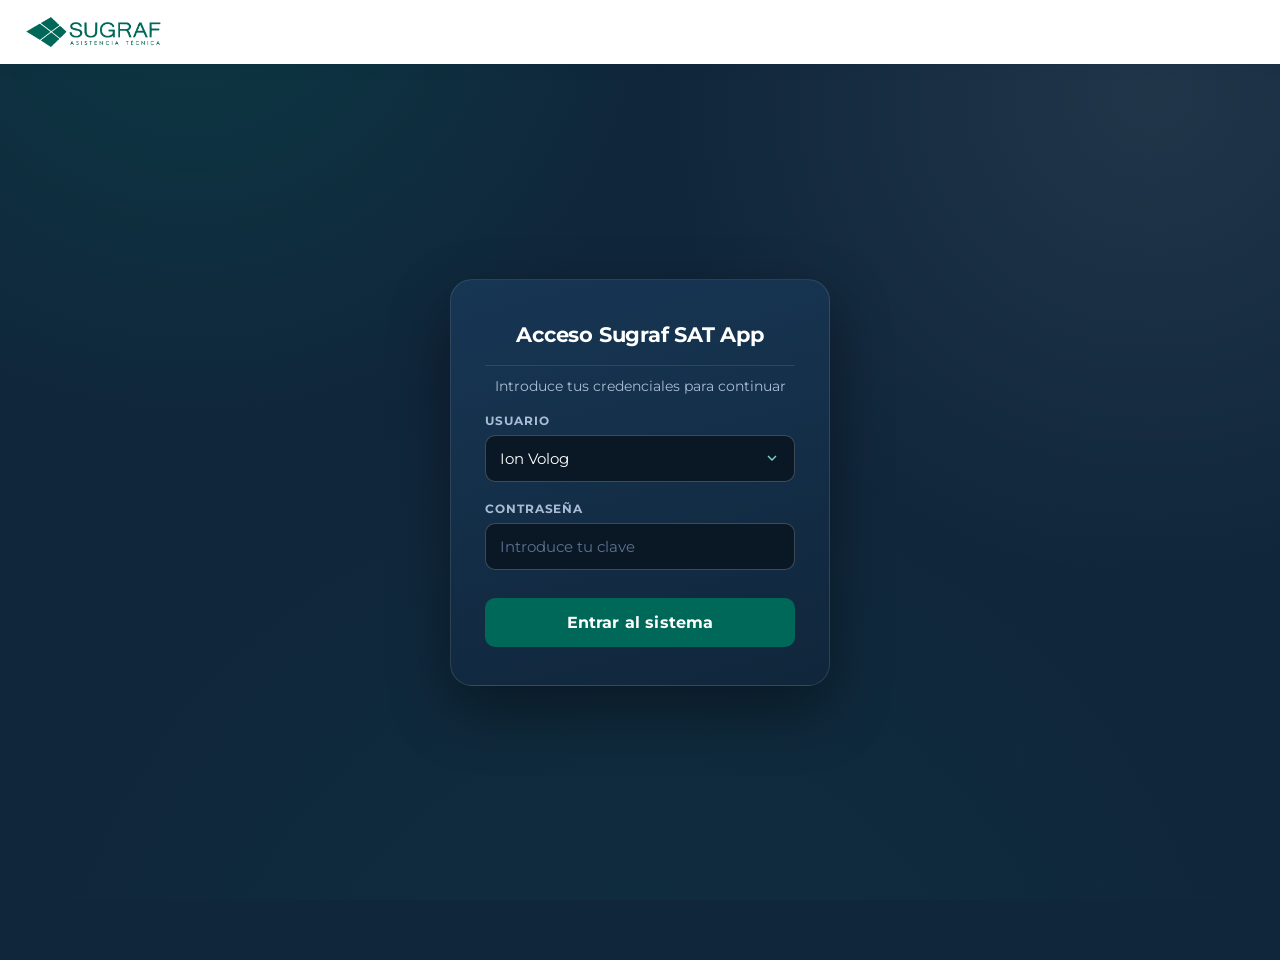
==== index.html @ ab99c342 "chatbot" ====
<!-- index.html -->
<!DOCTYPE html>
<html lang="es">
<head>
  <meta charset="UTF-8">
  <meta name="viewport" content="width=device-width, initial-scale=1.0, maximum-scale=1.0, user-scalable=no">
  <meta name="theme-color" content="#10263B">
  <link rel="manifest" href="/manifest.json">
  <title>SUGRAF SAT</title>

  <link rel="preconnect" href="https://fonts.googleapis.com">
  <link href="https://fonts.googleapis.com/css2?family=Montserrat:wght@400;500;600;700;800&display=swap" rel="stylesheet">
  <link rel="stylesheet" href="/ui-common.css">

  <style>
    :root{
      --navy:#10263B;
      --navy-dark:#0a1826;
      --navy-light:#173654;
      --green:#006858;
      --green-dark:#004d40;
      --green-soft:rgba(0,104,88,0.15);
      --grey:#B6BEC4;
      --ink:#f4f8fc;
      --muted:#a9bcd6;
    }
    * { box-sizing: border-box; margin: 0; padding: 0; }
    html{ scroll-behavior:smooth; }
    body {
        font-family: 'Montserrat', sans-serif;
        font-weight:400;
        background-color: var(--navy);
        background-image:
          radial-gradient(900px circle at 15% -5%, rgba(0,104,88,0.28) 0%, transparent 55%),
          radial-gradient(900px circle at 90% 10%, rgba(182,190,196,0.10) 0%, transparent 55%),
          radial-gradient(1200px circle at 50% 120%, rgba(0,104,88,0.12) 0%, transparent 60%);
        background-attachment: fixed;
        color: var(--ink);
        min-height: 100vh;
    }
    h1, h2, h3 { font-family: 'Montserrat', sans-serif; font-weight:700; letter-spacing:-0.01em; }

    .topbar {
      background:#ffffff;
      height:64px;
      display:flex;
      align-items:center;
      padding:0 24px;
      justify-content:space-between;
      box-shadow:0 1px 0 rgba(16,38,59,0.08), 0 4px 16px rgba(16,38,59,0.04);
      position:sticky; top:0; z-index:100;
    }
    .topbar-left{ display:flex; align-items:center; gap:12px; height:100%; }
    .topbar img{ height:35px; object-fit:contain; display:block; }

    .topbar-right { color:#4a5a72; font-size:13px; font-weight:600; display:flex; align-items:center; gap:9px; }
    .dot { width:8px; height:8px; background:var(--green); border-radius:50%; box-shadow:0 0 0 4px var(--green-soft); }

    .dropdown { position:relative; display:inline-block; cursor:pointer; }
    .dropdown-trigger{ display:flex; align-items:center; gap:6px; padding:8px 12px; border-radius:10px; transition:background 0.15s; }
    .dropdown-trigger:hover{ background:#f1f5f8; }
    .chev{ font-size:9px; color:#94a3b8; transition:transform 0.15s; }
    .dropdown-content {
      display:none; position:absolute; right:0; background:#ffffff;
      min-width:170px; box-shadow:0 12px 28px rgba(16,38,59,0.18);
      z-index:1; border-radius:12px; overflow:hidden; margin-top:10px;
      border:1px solid #eef2f5;
    }
    .dropdown-content a {
      color:#ef4444; padding:13px 16px; text-decoration:none; display:flex;
      align-items:center; gap:8px; font-weight:600; font-size:0.88rem;
    }
    .dropdown-content a:hover { background:#fef2f2; }
    .show { display:block; animation:dropIn 0.15s ease; }
    @keyframes dropIn{ from{opacity:0; transform:translateY(-6px);} to{opacity:1; transform:translateY(0);} }

    .view { display:none; padding-bottom:60px; }
    .view.active { display:block; animation:fadeIn 0.4s ease; }
    @keyframes fadeIn { from { opacity:0; transform:translateY(14px); } to { opacity:1; transform:translateY(0); } }

    .container { max-width:960px; margin:0 auto; padding:20px; }
    .text-center { text-align:center; margin:48px 0 34px; }
    .eyebrow{
      display:inline-flex; align-items:center; gap:7px; background:var(--green-soft);
      border:1px solid rgba(0,104,88,0.35); color:#7fd9c7; font-size:0.7rem; font-weight:700;
      letter-spacing:0.12em; text-transform:uppercase; padding:6px 14px; border-radius:999px; margin-bottom:16px;
    }
    .eyebrow .dot-sm{ width:6px; height:6px; background:#2fd9b8; border-radius:50%; }
    .text-center h1 { font-size:2.15rem; color:var(--ink); margin-bottom:10px; }
    .text-center p { color:var(--muted); font-size:0.98rem; line-height:1.6; max-width:480px; margin:0 auto; }

    .grid { display:grid; grid-template-columns:repeat(2, 1fr); gap:22px; }
    @media (max-width:640px){ .grid{ grid-template-columns:1fr; } }
    
    .card {
      position:relative; overflow:hidden;
      background:linear-gradient(160deg, var(--navy-light) 0%, var(--navy) 100%);
      border:1px solid rgba(182,190,196,0.14);
      border-radius:20px; padding:28px; cursor:pointer;
      transition:transform 0.25s ease, border-color 0.25s ease, box-shadow 0.25s ease;
    }
    .card::after{
      content:""; position:absolute; right:-40px; top:-40px; width:140px; height:140px;
      background:radial-gradient(circle, rgba(0,104,88,0.35) 0%, transparent 70%);
      opacity:0; transition:opacity 0.25s ease;
    }
    .card:hover { border-color:rgba(0,104,88,0.55); transform:translateY(-4px); box-shadow:0 18px 34px rgba(0,0,0,0.28); }
    .card:hover::after{ opacity:1; }
    .card-icon {
      background:var(--green-soft); width:48px; height:48px; border-radius:13px;
      display:flex; align-items:center; justify-content:center; font-size:22px;
      margin-bottom:18px; border:1px solid rgba(0,104,88,0.35); position:relative; z-index:1;
    }
    .card h3 { font-size:1.15rem; margin-bottom:8px; color:#fff; position:relative; z-index:1; }
    .card p { color:var(--muted); font-size:0.9rem; line-height:1.5; position:relative; z-index:1; }
    .card-arrow{ margin-top:16px; font-size:0.82rem; font-weight:700; color:#2fd9b8; display:flex; align-items:center; gap:6px; position:relative; z-index:1; }
    .card-arrow span{ transition:transform 0.2s ease; }
    .card:hover .card-arrow span{ transform:translateX(4px); }

    .note-icon, .nexus-icon, .person-icon, .ai-icon, .clock-icon { width:22px; height:22px; }
    .clock-icon path{ transition:stroke 0.2s ease; }
    .note-icon .fold{ transition:stroke 0.2s ease; }
    .card:hover .note-icon .fold{ stroke:#2fd9b8; }
    .nexus-icon .node{ transition:stroke 0.2s ease, fill 0.2s ease; }
    .card:hover .nexus-icon .node-main{ stroke:#2fd9b8; }
    .person-icon path, .person-icon circle{ transition:stroke 0.2s ease; }
    .card:hover .person-icon .head{ stroke:#2fd9b8; }
    .card:hover .ai-icon path { stroke:#2fd9b8; }

    .login-wrap{ min-height:calc(100vh - 64px); display:flex; align-items:center; justify-content:center; padding:20px; }
    .form-box {
      background:linear-gradient(165deg, var(--navy-light) 0%, var(--navy) 100%);
      color:#fff; border:1px solid rgba(182,190,196,0.16);
      border-radius:22px; padding:38px 34px; max-width:380px; width:100%;
      box-shadow:0 24px 60px rgba(0,0,0,0.4);
    }
    .form-box h2 {
      color:#fff; text-align:center; font-size:1.3rem; font-weight:700;
      padding-bottom:18px; margin-bottom:6px; border-bottom:1px solid rgba(255,255,255,0.1);
      margin-top:4px;
    }
    .form-box .sub{ text-align:center; color:var(--muted); font-size:0.85rem; margin-bottom:6px; }
    label { display:block; font-size:0.72rem; font-weight:700; color:var(--muted); margin:20px 0 7px; text-transform:uppercase; letter-spacing:0.08em; }
    input, select {
      width:100%; padding:13px 14px; border:1px solid rgba(182,190,196,0.3); border-radius:10px;
      font-size:0.95rem; font-family:'Montserrat'; background:var(--navy-dark); color:#fff;
      transition:border-color 0.15s, box-shadow 0.15s;
    }
    input::placeholder{ color:#5c7291; }
    input:focus, select:focus { outline:none; border-color:var(--green); box-shadow:0 0 0 3px var(--green-soft); }
    select{ appearance:none; background-image:url('data:image/svg+xml;utf8,<svg xmlns="http://www.w3.org/2000/svg" viewBox="0 0 24 24" fill="none" stroke="%237fd9c7" stroke-width="2"><path d="M6 9l6 6 6-6"/></svg>'); background-repeat:no-repeat; background-position:right 14px center; background-size:16px; padding-right:38px; }

    button.btn {
      background:var(--green); color:#fff; border:none; padding:15px;
      border-radius:10px; font-size:0.98rem; font-weight:700; width:100%; margin-top:28px;
      cursor:pointer; transition:background 0.2s, transform 0.15s; font-family:'Montserrat';
      letter-spacing:0.01em;
    }
    button.btn:hover { background:var(--green-dark); transform:translateY(-1px); }
    button.btn:active{ transform:translateY(0); }
  </style>
</head>
<body>
  <script src="/ui-common.js"></script>

  <div class="topbar">
    <div class="topbar-left">
      <img src="/logo_grande.png" alt="Sugraf Logo" onerror="this.style.display='none'">
    </div>

    <div class="topbar-right" id="zona-usuario" style="display:none;">
      <div class="dot"></div>
      <div class="dropdown">
        <span class="dropdown-trigger" id="user-display" onclick="toggleUserMenu()"><span id="user-name-text">Conectado</span> <span class="chev">&#9660;</span></span>
        <div id="user-menu" class="dropdown-content">
          <a href="#" onclick="cerrarSesion()">&#10162; Desconectar</a>
        </div>
      </div>
    </div>
  </div>

  <div id="view-login" class="view active">
    <div class="login-wrap">
      <div class="form-box">
        <h2>Acceso Sugraf SAT App</h2>
        <p class="sub" style="margin-top:12px;">Introduce tus credenciales para continuar</p>
        <label>Usuario</label>
        <select id="login-user">
          <option value="Ion Volog">Ion Volog</option>
          <option value="Francisco Ant&uacute;nez">Francisco Ant&uacute;nez</option>
          <option value="Daniel Gargallo">Daniel Gargallo</option>
          <option value="Técnico 4">Técnico 4</option>
          <option value="Master">Master</option>
        </select>
        <label>Contrase&ntilde;a</label>
        <input type="password" id="login-pass" placeholder="Introduce tu clave">
        <button class="btn" onclick="iniciarSesion()">Entrar al sistema</button>
      </div>
    </div>
  </div>

  <div id="view-dashboard" class="view">
    <div class="container">
      <div class="text-center">
        <h1>SUGRAF</h1>
        <p>Selecciona una opci&oacute;n para comenzar.</p>
      </div>
      <div class="grid">
        <div class="card" id="card-generador" onclick="irA('generador')">
          <div class="card-icon">
            <svg class="note-icon" viewBox="0 0 24 24" fill="none" xmlns="http://www.w3.org/2000/svg">
              <path d="M6 4.25h7.5L18 8.75V19a1 1 0 0 1-1 1H6a1 1 0 0 1-1-1V5.25a1 1 0 0 1 1-1Z" stroke="#a9bcd6" stroke-width="1.5" stroke-linejoin="round"/>
              <path class="fold" d="M13.5 4.25V8a1 1 0 0 0 1 1H18" stroke="#a9bcd6" stroke-width="1.5" stroke-linejoin="round"/>
              <line x1="7.75" y1="12.25" x2="14.25" y2="12.25" stroke="#2fd9b8" stroke-width="1.5" stroke-linecap="round"/>
              <line x1="7.75" y1="15.25" x2="14.25" y2="15.25" stroke="#2fd9b8" stroke-width="1.5" stroke-linecap="round"/>
              <line x1="7.75" y1="18.25" x2="11.5" y2="18.25" stroke="#2fd9b8" stroke-width="1.5" stroke-linecap="round"/>
            </svg>
          </div>
          <h3>Introducir Aviso</h3>
          <p>Registra un nuevo aviso en el sistema general.</p>
          <div class="card-arrow">Abrir <span>&rarr;</span></div>
        </div>
        <div class="card" id="card-gestor" onclick="irA('gestor')">
          <div class="card-icon">
            <svg class="nexus-icon" viewBox="0 0 24 24" fill="none" xmlns="http://www.w3.org/2000/svg">
              <path d="M12 8.5V12M12 12 6.5 16.25M12 12l5.5 4.25" stroke="#a9bcd6" stroke-width="1.5" stroke-linecap="round" stroke-linejoin="round"/>
              <circle class="node node-main" cx="12" cy="6.25" r="2.25" stroke="#a9bcd6" stroke-width="1.5"/>
              <circle class="node" cx="6" cy="18" r="2.25" stroke="#2fd9b8" stroke-width="1.5"/>
              <circle class="node" cx="18" cy="18" r="2.25" stroke="#2fd9b8" stroke-width="1.5"/>
            </svg>
          </div>
          <h3>Organizador de Avisos</h3>
          <p>Asignaci&oacute;n de t&eacute;cnicos y gesti&oacute;n del panel central.</p>
          <div class="card-arrow">Abrir <span>&rarr;</span></div>
        </div>
        <div class="card" id="card-adjudicados" onclick="irA('adjudicados')">
          <div class="card-icon">
            <svg class="person-icon" viewBox="0 0 24 24" fill="none" xmlns="http://www.w3.org/2000/svg">
              <circle class="head" cx="12" cy="8" r="3.25" stroke="#a9bcd6" stroke-width="1.5"/>
              <path d="M5.5 19c0-3.6 2.9-5.75 6.5-5.75s6.5 2.15 6.5 5.75" stroke="#2fd9b8" stroke-width="1.5" stroke-linecap="round"/>
            </svg>
          </div>
          <h3>Avisos Asignados</h3>
          <p>Crea los partes de los avisos asignados.</p>
          <div class="card-arrow">Abrir <span>&rarr;</span></div>
        </div>
        <div class="card" id="card-historicos" onclick="irA('historicos')">
          <div class="card-icon">
            <svg class="clock-icon" viewBox="0 0 24 24" fill="none" xmlns="http://www.w3.org/2000/svg">
              <path d="M4.5 12a7.5 7.5 0 1 0 2.2-5.3" stroke="#a9bcd6" stroke-width="1.5" stroke-linecap="round"/>
              <path d="M4.25 4.5v3h3" stroke="#a9bcd6" stroke-width="1.5" stroke-linecap="round" stroke-linejoin="round"/>
              <path class="hands" d="M12 8.25V12l2.75 1.75" stroke="#2fd9b8" stroke-width="1.5" stroke-linecap="round" stroke-linejoin="round"/>
            </svg>
          </div>
          <h3>Históricos SAT</h3>
          <p>Consulta los partes realizados por cliente y máquina.</p>
          <div class="card-arrow">Abrir <span>&rarr;</span></div>
        </div>
        <div class="card" id="card-control-ia" style="display:none;" onclick="irA('control')">
          <div class="card-icon">
            <svg class="ai-icon" viewBox="0 0 24 24" fill="none" xmlns="http://www.w3.org/2000/svg">
              <path d="M12 2L2 7l10 5 10-5-10-5z" stroke="#a9bcd6" stroke-width="1.5" stroke-linejoin="round"/>
              <path d="M2 17l10 5 10-5M2 12l10 5 10-5" stroke="#a9bcd6" stroke-width="1.5" stroke-linejoin="round"/>
            </svg>
          </div>
          <h3>Control IA</h3>
          <p>Asistente de IA para consultar históricos y asignar rutas.</p>
          <div class="card-arrow">Abrir <span>&rarr;</span></div>
        </div>
      </div>
    </div>
  </div>

  <script>
    const USUARIOS = {
      "Ion Volog": "sugraf_1",
      "Francisco Antúnez": "sugraf_2",
      "Daniel Gargallo": "sugraf_3",
      "Técnico 4": "sugraf_4",
      "Master": "sugraf_5"
    };

    let currentUser = localStorage.getItem("sugraf_user") || null;

    function applyUserPermissions() {
        if (currentUser === "Master") {
            const aiCard = document.getElementById("card-control-ia");
            if (aiCard) aiCard.style.display = "block";
        }
        if (currentUser === "Técnico 4") {
            const cGen = document.getElementById("card-generador");
            const cGes = document.getElementById("card-gestor");
            if (cGen) cGen.style.display = "none";
            if (cGes) cGes.style.display = "none";
        }
    }

    if (currentUser) {
      document.getElementById("user-name-text").innerText = currentUser;
      document.getElementById("zona-usuario").style.display = "flex";
      document.getElementById("view-login").classList.remove("active");
      document.getElementById("view-dashboard").classList.add("active");
      applyUserPermissions();
    }

    function toggleUserMenu() {
        document.getElementById("user-menu").classList.toggle("show");
    }

    window.onclick = function(event) {
        if (!event.target.closest(".dropdown")) {
            var dropdowns = document.getElementsByClassName("dropdown-content");
            for (var i = 0; i < dropdowns.length; i++) {
                if (dropdowns[i].classList.contains("show")) {
                    dropdowns[i].classList.remove("show");
                }
            }
        }
    }

    async function iniciarSesion() {
      const u = document.getElementById("login-user").value;
      const p = document.getElementById("login-pass").value;
      if (USUARIOS[u] === p) {
        currentUser = u;
        localStorage.setItem("sugraf_user", u);
        document.getElementById("user-name-text").innerText = currentUser;
        document.getElementById("zona-usuario").style.display = "flex";
        document.getElementById("login-pass").value = "";

        document.getElementById("view-login").classList.remove("active");
        document.getElementById("view-dashboard").classList.add("active");

        applyUserPermissions();
        if (!window.SugrafBot) {
          const bot = document.createElement('script');
          bot.src = '/chatbot.js';
          document.body.appendChild(bot);
        }
      } else {
        await appAlert("Contraseña incorrecta.", {type: 'error'});
      }
    }

    function cerrarSesion() {
      localStorage.removeItem("sugraf_user");
      sessionStorage.removeItem("sugraf_bot_conversacion");
      location.reload();
    }

    function irA(modulo) {
      window.location.href = `/vista/${modulo}`;
    }
  </script>
  <script src="/chatbot.js"></script>
</body>
</html>
---- ui-common.css ----
/* ui-common.css - overlay de carga y modales de aviso/confirmación reutilizables */

#app-loading-overlay {
  position: fixed;
  inset: 0;
  background: rgba(16, 38, 59, 0.55);
  backdrop-filter: blur(2px);
  -webkit-backdrop-filter: blur(2px);
  display: none;
  align-items: center;
  justify-content: center;
  z-index: 100000;
}
#app-loading-overlay.show { display: flex; }

.app-spinner {
  width: 54px;
  height: 54px;
  border-radius: 50%;
  border: 5px solid rgba(255, 255, 255, 0.25);
  border-top-color: #2fd9b8;
  animation: app-spin 0.8s linear infinite;
}
@keyframes app-spin { to { transform: rotate(360deg); } }

#app-modal-overlay {
  position: fixed;
  inset: 0;
  background: rgba(16, 38, 59, 0.55);
  backdrop-filter: blur(2px);
  -webkit-backdrop-filter: blur(2px);
  display: none;
  align-items: center;
  justify-content: center;
  z-index: 100001;
  padding: 20px;
}
#app-modal-overlay.show { display: flex; }

.app-modal-card {
  background: #ffffff;
  color: #10263B;
  max-width: 420px;
  width: 100%;
  border-radius: 18px;
  padding: 28px 26px;
  box-shadow: 0 24px 60px rgba(0, 0, 0, 0.35);
  font-family: 'Montserrat', sans-serif;
  text-align: center;
  animation: app-modal-in 0.18s ease;
}
@keyframes app-modal-in {
  from { opacity: 0; transform: translateY(-8px) scale(0.98); }
  to { opacity: 1; transform: translateY(0) scale(1); }
}

.app-modal-icon {
  width: 52px;
  height: 52px;
  border-radius: 50%;
  margin: 0 auto 14px;
  display: flex;
  align-items: center;
  justify-content: center;
  font-size: 24px;
  font-weight: 800;
}
.app-modal-icon.info { background: rgba(0, 104, 88, 0.12); color: #006858; }
.app-modal-icon.success { background: rgba(0, 104, 88, 0.12); color: #006858; }
.app-modal-icon.error { background: rgba(239, 68, 68, 0.12); color: #ef4444; }
.app-modal-icon.question { background: rgba(59, 130, 246, 0.12); color: #3b82f6; }

.app-modal-title {
  font-weight: 700;
  font-size: 1.05rem;
  margin-bottom: 8px;
  color: #10263B;
}

.app-modal-msg {
  font-size: 0.92rem;
  color: #4a5a72;
  white-space: pre-line;
  line-height: 1.5;
  margin-bottom: 22px;
}

.app-modal-actions { display: flex; gap: 10px; }
.app-modal-actions button {
  flex: 1;
  padding: 12px;
  border-radius: 10px;
  border: none;
  font-weight: 700;
  font-size: 0.9rem;
  cursor: pointer;
  font-family: 'Montserrat', sans-serif;
  transition: transform 0.1s ease, background 0.15s ease;
}
.app-modal-actions button:active { transform: translateY(1px); }
.app-modal-btn-primary { background: #006858; color: #fff; }
.app-modal-btn-primary:hover { background: #004d40; }
.app-modal-btn-secondary { background: #eef2f5; color: #10263B; }
.app-modal-btn-secondary:hover { background: #e2e8f0; }
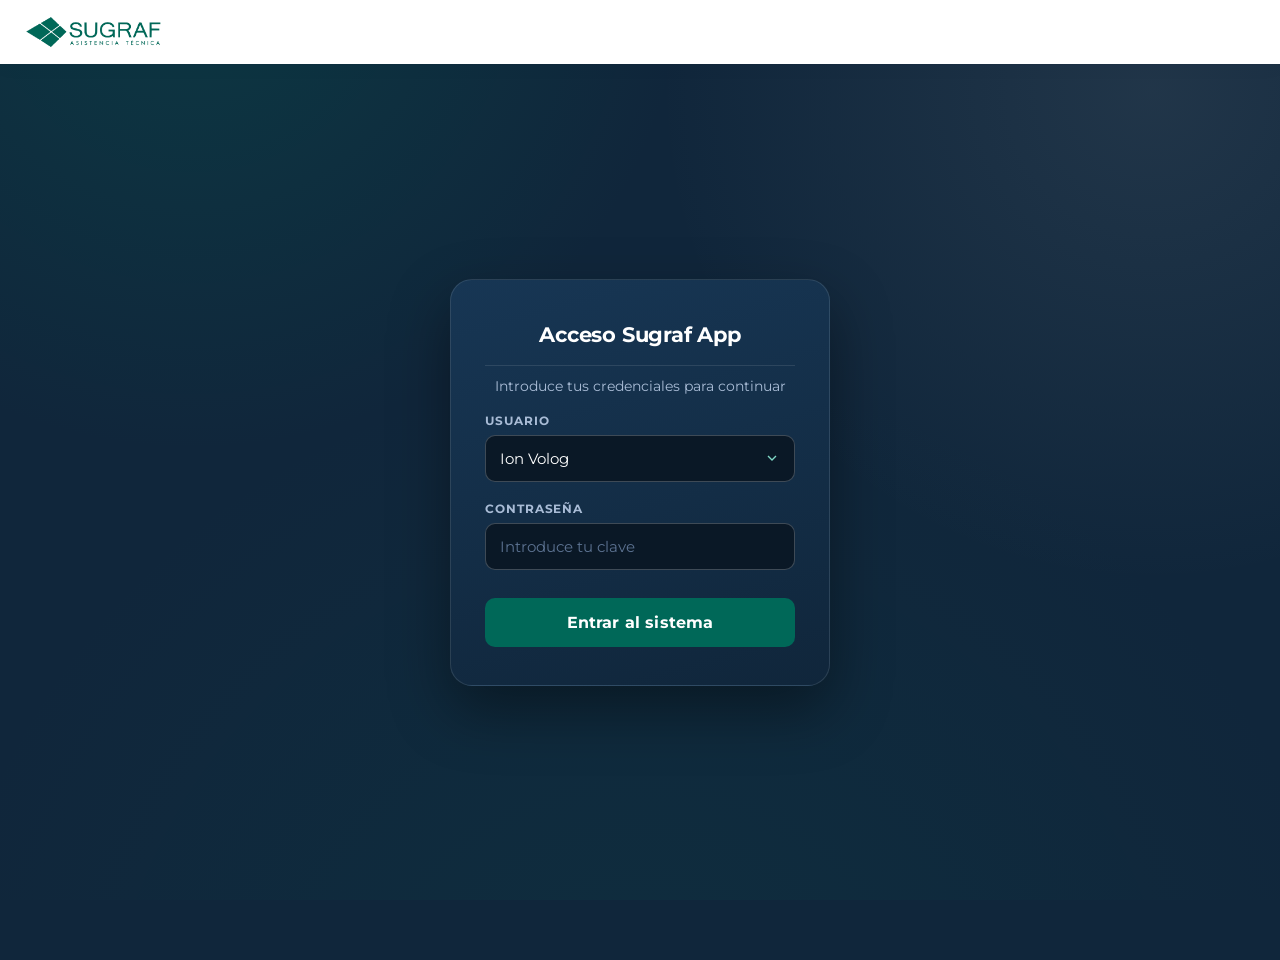
==== commit dcac4d1c: "Comercial App" ====
--- a/index.html
+++ b/index.html
@@ -6,7 +6,7 @@
   <meta name="viewport" content="width=device-width, initial-scale=1.0, maximum-scale=1.0, user-scalable=no">
   <meta name="theme-color" content="#10263B">
   <link rel="manifest" href="/manifest.json">
-  <title>SUGRAF SAT</title>
+  <title>SUGRAF</title>
 
   <link rel="preconnect" href="https://fonts.googleapis.com">
   <link href="https://fonts.googleapis.com/css2?family=Montserrat:wght@400;500;600;700;800&display=swap" rel="stylesheet">
@@ -90,6 +90,7 @@
     .text-center p { color:var(--muted); font-size:0.98rem; line-height:1.6; max-width:480px; margin:0 auto; }
 
     .grid { display:grid; grid-template-columns:repeat(2, 1fr); gap:22px; }
+    .seccion{ font-size:0.78rem; font-weight:800; text-transform:uppercase; letter-spacing:0.12em; color:var(--muted); margin:34px 0 14px; display:none; }
     @media (max-width:640px){ .grid{ grid-template-columns:1fr; } }
     
     .card {
@@ -117,7 +118,7 @@
     .card-arrow span{ transition:transform 0.2s ease; }
     .card:hover .card-arrow span{ transform:translateX(4px); }
 
-    .note-icon, .nexus-icon, .person-icon, .ai-icon, .clock-icon { width:22px; height:22px; }
+    .note-icon, .nexus-icon, .person-icon, .clock-icon, .book-icon { width:22px; height:22px; }
     .clock-icon path{ transition:stroke 0.2s ease; }
     .note-icon .fold{ transition:stroke 0.2s ease; }
     .card:hover .note-icon .fold{ stroke:#2fd9b8; }
@@ -125,7 +126,7 @@
     .card:hover .nexus-icon .node-main{ stroke:#2fd9b8; }
     .person-icon path, .person-icon circle{ transition:stroke 0.2s ease; }
     .card:hover .person-icon .head{ stroke:#2fd9b8; }
-    .card:hover .ai-icon path { stroke:#2fd9b8; }
+    .book-icon path{ transition:stroke 0.2s ease; }
 
     .login-wrap{ min-height:calc(100vh - 64px); display:flex; align-items:center; justify-content:center; padding:20px; }
     .form-box {
@@ -182,18 +183,31 @@
   <div id="view-login" class="view active">
     <div class="login-wrap">
       <div class="form-box">
-        <h2>Acceso Sugraf SAT App</h2>
+        <h2>Acceso Sugraf App</h2>
         <p class="sub" style="margin-top:12px;">Introduce tus credenciales para continuar</p>
         <label>Usuario</label>
         <select id="login-user">
-          <option value="Ion Volog">Ion Volog</option>
-          <option value="Francisco Ant&uacute;nez">Francisco Ant&uacute;nez</option>
-          <option value="Daniel Gargallo">Daniel Gargallo</option>
-          <option value="Técnico 4">Técnico 4</option>
-          <option value="Master">Master</option>
+          <optgroup label="Servicio t&eacute;cnico">
+            <option value="Ion Volog">Ion Volog</option>
+            <option value="Francisco Ant&uacute;nez">Francisco Ant&uacute;nez</option>
+            <option value="Daniel Gargallo">Daniel Gargallo</option>
+            <option value="Técnico 4">Técnico 4</option>
+          </optgroup>
+          <optgroup label="Comercial">
+            <option value="Artemio">Artemio</option>
+            <option value="Sergio">Sergio</option>
+            <option value="Hugo">Hugo</option>
+          </optgroup>
+          <optgroup label="Oficina">
+            <option value="Lucía">Lucía</option>
+            <option value="Carolina">Carolina</option>
+          </optgroup>
+          <optgroup label="Direcci&oacute;n">
+            <option value="Master">Master</option>
+          </optgroup>
         </select>
         <label>Contrase&ntilde;a</label>
-        <input type="password" id="login-pass" placeholder="Introduce tu clave">
+        <input type="password" id="login-pass" placeholder="Introduce tu clave" onkeydown="if(event.key==='Enter') iniciarSesion()">
         <button class="btn" onclick="iniciarSesion()">Entrar al sistema</button>
       </div>
     </div>
@@ -205,7 +219,8 @@
         <h1>SUGRAF</h1>
         <p>Selecciona una opci&oacute;n para comenzar.</p>
       </div>
-      <div class="grid">
+      <h2 class="seccion" id="titulo-sat">Servicio t&eacute;cnico</h2>
+      <div class="grid" id="grid-sat">
         <div class="card" id="card-generador" onclick="irA('generador')">
           <div class="card-icon">
             <svg class="note-icon" viewBox="0 0 24 24" fill="none" xmlns="http://www.w3.org/2000/svg">
@@ -256,15 +271,66 @@
           <p>Consulta los partes realizados por cliente y máquina.</p>
           <div class="card-arrow">Abrir <span>&rarr;</span></div>
         </div>
-        <div class="card" id="card-control-ia" style="display:none;" onclick="irA('control')">
-          <div class="card-icon">
-            <svg class="ai-icon" viewBox="0 0 24 24" fill="none" xmlns="http://www.w3.org/2000/svg">
-              <path d="M12 2L2 7l10 5 10-5-10-5z" stroke="#a9bcd6" stroke-width="1.5" stroke-linejoin="round"/>
-              <path d="M2 17l10 5 10-5M2 12l10 5 10-5" stroke="#a9bcd6" stroke-width="1.5" stroke-linejoin="round"/>
-            </svg>
-          </div>
-          <h3>Control IA</h3>
-          <p>Asistente de IA para consultar históricos y asignar rutas.</p>
+        <div class="card" id="card-manuales" onclick="irA('manuales')">
+          <div class="card-icon">
+            <svg class="book-icon" viewBox="0 0 24 24" fill="none" xmlns="http://www.w3.org/2000/svg">
+              <path d="M12 6.5c-1.9-1.35-4.4-1.9-7.25-1.75v12.5c2.85-.15 5.35.4 7.25 1.75 1.9-1.35 4.4-1.9 7.25-1.75V4.75C16.4 4.6 13.9 5.15 12 6.5Z" stroke="#a9bcd6" stroke-width="1.5" stroke-linejoin="round"/>
+              <path class="spine" d="M12 6.5V19" stroke="#2fd9b8" stroke-width="1.5" stroke-linecap="round"/>
+              <path d="M7.25 9.25c1 0 1.9.2 2.6.55M7.25 12.25c1 0 1.9.2 2.6.55M14.15 9.8c.7-.35 1.6-.55 2.6-.55M14.15 12.8c.7-.35 1.6-.55 2.6-.55" stroke="#2fd9b8" stroke-width="1.5" stroke-linecap="round"/>
+            </svg>
+          </div>
+          <h3>Manuales Técnicos</h3>
+          <p>Consulta los manuales por cliente, marca y modelo.</p>
+          <div class="card-arrow">Abrir <span>&rarr;</span></div>
+        </div>
+      </div>
+
+      <h2 class="seccion" id="titulo-comercial">Comercial</h2>
+      <div class="grid" id="grid-comercial">
+        <div class="card" onclick="irAComercial('hoy')">
+          <div class="card-icon">
+            <svg class="clock-icon" viewBox="0 0 24 24" fill="none" xmlns="http://www.w3.org/2000/svg">
+              <circle cx="12" cy="13" r="7.25" stroke="#a9bcd6" stroke-width="1.5"/>
+              <path d="M12 9.5V13l2.5 1.5" stroke="#2fd9b8" stroke-width="1.5" stroke-linecap="round" stroke-linejoin="round"/>
+              <path d="M9.5 3.25h5" stroke="#a9bcd6" stroke-width="1.5" stroke-linecap="round"/>
+            </svg>
+          </div>
+          <h3>Visitas y actividad</h3>
+          <p>Inicia y finaliza visitas, registra llamadas, hitos y ventas de maquinaria.</p>
+          <div class="card-arrow">Abrir <span>&rarr;</span></div>
+        </div>
+        <div class="card" onclick="irAComercial('clientes')">
+          <div class="card-icon">
+            <svg class="person-icon" viewBox="0 0 24 24" fill="none" xmlns="http://www.w3.org/2000/svg">
+              <circle class="head" cx="9" cy="8" r="3" stroke="#a9bcd6" stroke-width="1.5"/>
+              <path d="M3.5 19c0-3.3 2.5-5.25 5.5-5.25s5.5 1.95 5.5 5.25" stroke="#2fd9b8" stroke-width="1.5" stroke-linecap="round"/>
+              <path d="M15.5 5.5a3 3 0 0 1 0 5.5M17.5 13.9c1.9.7 3 2.3 3 5.1" stroke="#a9bcd6" stroke-width="1.5" stroke-linecap="round"/>
+            </svg>
+          </div>
+          <h3>Clientes</h3>
+          <p>Fichas de cliente, hist&oacute;rico de compras y precios especiales.</p>
+          <div class="card-arrow">Abrir <span>&rarr;</span></div>
+        </div>
+        <div class="card" onclick="irAComercial('precios')">
+          <div class="card-icon">
+            <svg class="note-icon" viewBox="0 0 24 24" fill="none" xmlns="http://www.w3.org/2000/svg">
+              <path d="M3.75 12.5 12 4.25h7.75V12L11.5 20.25z" stroke="#a9bcd6" stroke-width="1.5" stroke-linejoin="round"/>
+              <circle cx="15.75" cy="8.25" r="1.4" stroke="#2fd9b8" stroke-width="1.5"/>
+            </svg>
+          </div>
+          <h3>Precios</h3>
+          <p>Consulta discreta del precio que puedes ofrecer a cada cliente.</p>
+          <div class="card-arrow">Abrir <span>&rarr;</span></div>
+        </div>
+        <div class="card" onclick="irAComercial('agenda')">
+          <div class="card-icon">
+            <svg class="book-icon" viewBox="0 0 24 24" fill="none" xmlns="http://www.w3.org/2000/svg">
+              <rect x="3.75" y="5.25" width="16.5" height="14.5" rx="2" stroke="#a9bcd6" stroke-width="1.5"/>
+              <path d="M3.75 9.75h16.5M8 3.25v4M16 3.25v4" stroke="#2fd9b8" stroke-width="1.5" stroke-linecap="round"/>
+            </svg>
+          </div>
+          <h3>Agenda</h3>
+          <p>Calendario de actividad por d&iacute;a, semana o mes.</p>
           <div class="card-arrow">Abrir <span>&rarr;</span></div>
         </div>
       </div>
@@ -280,19 +346,74 @@
       "Master": "sugraf_5"
     };
 
+    // Usuarios del módulo Comercial: la contraseña se comprueba en el servidor
+    // (líneas COMERCIAL_<USUARIO> de contraseñas.txt en la carpeta Media de Drive).
+    const USUARIOS_COMERCIAL = ["Artemio", "Sergio", "Hugo", "Lucía", "Carolina", "Master"];
+
     let currentUser = localStorage.getItem("sugraf_user") || null;
 
+    function rolActual() {
+        if (currentUser === "Master") return "master";
+        if (USUARIOS[currentUser] !== undefined) return "tecnico";
+        return localStorage.getItem("sugraf_rol") || "comercial";
+    }
+
     function applyUserPermissions() {
-        if (currentUser === "Master") {
-            const aiCard = document.getElementById("card-control-ia");
-            if (aiCard) aiCard.style.display = "block";
-        }
+        const rol = rolActual();
+        const verSat = rol === "tecnico" || rol === "master";
+        const verComercial = rol !== "tecnico";
+        document.getElementById("grid-sat").style.display = verSat ? "" : "none";
+        document.getElementById("grid-comercial").style.display = verComercial ? "" : "none";
+        // Los títulos de sección solo hacen falta cuando se ven las dos partes (Master).
+        document.getElementById("titulo-sat").style.display = verSat && verComercial ? "block" : "none";
+        document.getElementById("titulo-comercial").style.display = verSat && verComercial ? "block" : "none";
         if (currentUser === "Técnico 4") {
             const cGen = document.getElementById("card-generador");
             const cGes = document.getElementById("card-gestor");
             if (cGen) cGen.style.display = "none";
             if (cGes) cGes.style.display = "none";
         }
+    }
+
+    async function loginComercial(usuario, clave) {
+        // Devuelve {ok:true} o {ok:false, error}
+        try {
+            const r = await fetch("/api/comercial/login", {
+                method: "POST", headers: {"Content-Type": "application/json"},
+                body: JSON.stringify({usuario: usuario, clave: clave})
+            });
+            const d = await r.json().catch(() => ({}));
+            if (!r.ok) return {ok: false, error: d.detail || "No se pudo entrar."};
+            localStorage.setItem("sugraf_com_token", d.token);
+            localStorage.setItem("sugraf_rol", d.rol);
+            return {ok: true};
+        } catch (e) {
+            return {ok: false, error: "Sin conexión con el servidor."};
+        }
+    }
+
+    function entrar(u) {
+        currentUser = u;
+        localStorage.setItem("sugraf_user", u);
+        document.getElementById("user-name-text").innerText = currentUser;
+        document.getElementById("zona-usuario").style.display = "flex";
+        document.getElementById("login-pass").value = "";
+        document.getElementById("view-login").classList.remove("active");
+        document.getElementById("view-dashboard").classList.add("active");
+        applyUserPermissions();
+        if (rolActual() !== "comercial" && rolActual() !== "oficina" && !window.SugrafBot) {
+          const bot = document.createElement('script');
+          bot.src = '/chatbot.js';
+          document.body.appendChild(bot);
+        }
+    }
+
+    async function irAComercial(seccion) {
+        if (!localStorage.getItem("sugraf_com_token")) {
+            await appAlert("Para entrar en Comercial, desconecta y vuelve a entrar con tu contraseña del módulo comercial.", {type: 'info'});
+            return;
+        }
+        window.location.href = "/vista/comercial#" + seccion;
     }
 
     if (currentUser) {
@@ -318,32 +439,42 @@
         }
     }
 
+    // En iPhone tocar fuera (en una zona que no es un botón) no llega como click a window.
+    document.addEventListener('touchstart', function(event) {
+        if (event.target.closest(".dropdown")) return;
+        var dropdowns = document.getElementsByClassName("dropdown-content");
+        for (var i = 0; i < dropdowns.length; i++) dropdowns[i].classList.remove("show");
+    }, {passive: true});
+
     async function iniciarSesion() {
       const u = document.getElementById("login-user").value;
       const p = document.getElementById("login-pass").value;
-      if (USUARIOS[u] === p) {
-        currentUser = u;
-        localStorage.setItem("sugraf_user", u);
-        document.getElementById("user-name-text").innerText = currentUser;
-        document.getElementById("zona-usuario").style.display = "flex";
-        document.getElementById("login-pass").value = "";
-
-        document.getElementById("view-login").classList.remove("active");
-        document.getElementById("view-dashboard").classList.add("active");
-
-        applyUserPermissions();
-        if (!window.SugrafBot) {
-          const bot = document.createElement('script');
-          bot.src = '/chatbot.js';
-          document.body.appendChild(bot);
-        }
+      const esComercial = USUARIOS_COMERCIAL.includes(u);
+      const okSat = USUARIOS[u] !== undefined && USUARIOS[u] === p;
+
+      if (!esComercial) {
+        // Técnicos: exactamente igual que siempre.
+        if (okSat) entrar(u);
+        else await appAlert("Contraseña incorrecta.", {type: 'error'});
+        return;
+      }
+
+      showLoading();
+      const com = await loginComercial(u, p);
+      hideLoading();
+      if (com.ok || okSat) {
+        // Master con la contraseña del SAT pero sin acceso comercial: entra solo al SAT.
+        if (!com.ok) { localStorage.removeItem("sugraf_com_token"); localStorage.removeItem("sugraf_rol"); }
+        entrar(u);
       } else {
-        await appAlert("Contraseña incorrecta.", {type: 'error'});
+        await appAlert(com.error || "Contraseña incorrecta.", {type: 'error'});
       }
     }
 
     function cerrarSesion() {
       localStorage.removeItem("sugraf_user");
+      localStorage.removeItem("sugraf_com_token");
+      localStorage.removeItem("sugraf_rol");
       sessionStorage.removeItem("sugraf_bot_conversacion");
       location.reload();
     }
@@ -352,6 +483,11 @@
       window.location.href = `/vista/${modulo}`;
     }
   </script>
-  <script src="/chatbot.js"></script>
+  <script>
+    // El asistente IA del SAT no se carga para comerciales ni oficina.
+    if (!["comercial", "oficina"].includes(localStorage.getItem("sugraf_rol")) || localStorage.getItem("sugraf_user") === "Master") {
+      document.write('<script src="/chatbot.js"><\/script>');
+    }
+  </script>
 </body>
 </html>
--- a/ui-common.css
+++ b/ui-common.css
@@ -1,4 +1,39 @@
 /* ui-common.css - overlay de carga y modales de aviso/confirmación reutilizables */
+
+/* ---- Ajustes comunes para móvil (sobre todo Safari de iPhone) ---- */
+/* Que el iPhone no agrande el texto al girar el móvil (descuadraba botones y filas). */
+html { -webkit-text-size-adjust: 100%; text-size-adjust: 100%; }
+
+/* Safari de iPhone pinta los campos de fecha/hora con un ancho mínimo propio (no respeta
+   width:100% dentro de filas flex/grid y se salen o se pisan), con el texto centrado y,
+   si están vacíos, más bajos que el resto de campos. */
+input[type="date"], input[type="time"], input[type="datetime-local"], input[type="month"] {
+  -webkit-appearance: none;
+  appearance: none;
+  min-width: 0;
+  max-width: 100%;
+}
+input[type="date"]::-webkit-date-and-time-value,
+input[type="time"]::-webkit-date-and-time-value,
+input[type="datetime-local"]::-webkit-date-and-time-value,
+input[type="month"]::-webkit-date-and-time-value { text-align: left; min-height: 1.25em; }
+
+/* Barra superior: en pantallas estrechas "Volver" no se parte y el nombre del usuario
+   se recorta con "..." en vez de empujar al resto. */
+.topbar { gap: 10px; }
+.topbar-right, .topbar .dropdown, .topbar .dropdown-trigger { min-width: 0; }
+.topbar-left > * { flex-shrink: 0; }
+.btn-back { white-space: nowrap; }
+#user-name-text { white-space: nowrap; overflow: hidden; text-overflow: ellipsis; min-width: 0; }
+@media (max-width: 400px) {
+  .topbar { padding-left: 12px !important; padding-right: 12px !important; }
+  .topbar-left { gap: 10px !important; }
+  .topbar .dot { display: none; }
+  .topbar .dropdown-trigger { padding: 6px 4px; }
+}
+@media (max-width: 350px) {
+  .topbar img { height: 22px !important; }
+}
 
 #app-loading-overlay {
   position: fixed;
@@ -102,3 +137,40 @@
 .app-modal-btn-primary:hover { background: #004d40; }
 .app-modal-btn-secondary { background: #eef2f5; color: #10263B; }
 .app-modal-btn-secondary:hover { background: #e2e8f0; }
+
+/* Flecha de los desplegables: mientras están abiertos apunta hacia arriba (ver ui-common.js).
+   Menú del usuario y desplegables con buscador (custom-select); los <select> los gira el JS. */
+.chev { display: inline-block; }
+.dropdown:has(.dropdown-content.show) .chev { transform: rotate(180deg); }
+.custom-select-wrapper::after { transition: rotate 0.15s; }
+.custom-select-wrapper:has(.custom-select-list.show)::after { rotate: 180deg; }
+
+/* Dictado por voz en cajas de texto (ver activarDictado en ui-common.js) */
+.dictado-wrap { position: relative; }
+.dictado-wrap textarea { padding-right: 46px; }
+.dictado-btn {
+  position: absolute;
+  right: 8px;
+  bottom: 8px;
+  width: 32px;
+  height: 32px;
+  padding: 0;
+  margin: 0;
+  border: none;
+  border-radius: 8px;
+  background: #eef2f6;
+  cursor: pointer;
+  display: flex;
+  align-items: center;
+  justify-content: center;
+}
+.dictado-btn:hover { background: #e2e8f0; }
+.dictado-btn svg { width: 18px; height: 18px; }
+.dictado-btn.grabando { background: #ef4444; animation: dictadoPulso 1.2s infinite; }
+.dictado-wrap:has(textarea:disabled) .dictado-btn,
+.dictado-wrap:has(textarea[readonly]) .dictado-btn { display: none; }
+@keyframes dictadoPulso {
+  0% { box-shadow: 0 0 0 0 rgba(239, 68, 68, .5); }
+  70% { box-shadow: 0 0 0 8px rgba(239, 68, 68, 0); }
+  100% { box-shadow: 0 0 0 0 rgba(239, 68, 68, 0); }
+}
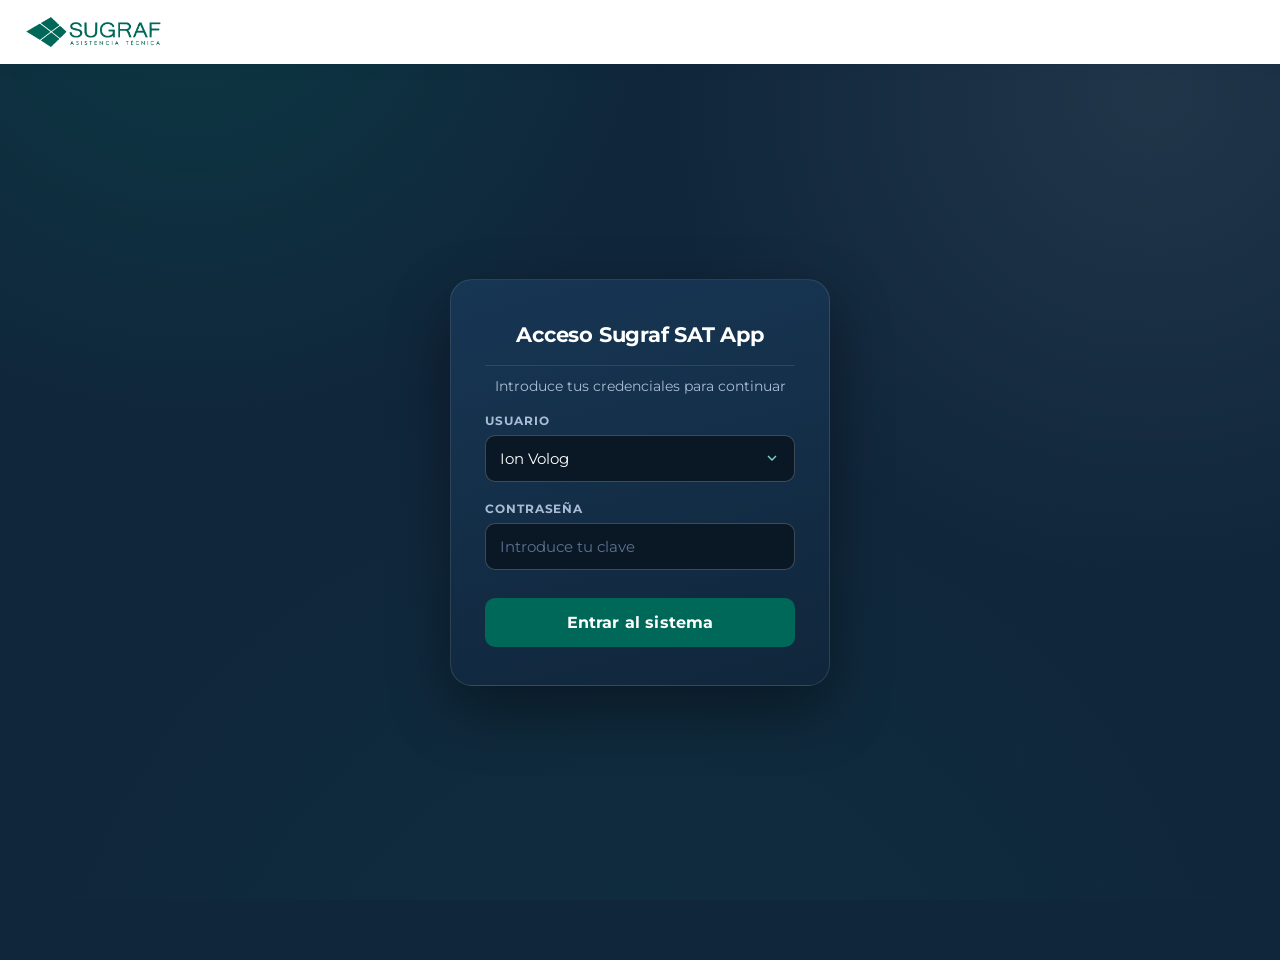
==== commit f668c553: "nuevos cambios" ====
--- a/index.html
+++ b/index.html
@@ -6,7 +6,7 @@
   <meta name="viewport" content="width=device-width, initial-scale=1.0, maximum-scale=1.0, user-scalable=no">
   <meta name="theme-color" content="#10263B">
   <link rel="manifest" href="/manifest.json">
-  <title>SUGRAF</title>
+  <title>SUGRAF SAT</title>
 
   <link rel="preconnect" href="https://fonts.googleapis.com">
   <link href="https://fonts.googleapis.com/css2?family=Montserrat:wght@400;500;600;700;800&display=swap" rel="stylesheet">
@@ -90,7 +90,6 @@
     .text-center p { color:var(--muted); font-size:0.98rem; line-height:1.6; max-width:480px; margin:0 auto; }
 
     .grid { display:grid; grid-template-columns:repeat(2, 1fr); gap:22px; }
-    .seccion{ font-size:0.78rem; font-weight:800; text-transform:uppercase; letter-spacing:0.12em; color:var(--muted); margin:34px 0 14px; display:none; }
     @media (max-width:640px){ .grid{ grid-template-columns:1fr; } }
     
     .card {
@@ -183,31 +182,18 @@
   <div id="view-login" class="view active">
     <div class="login-wrap">
       <div class="form-box">
-        <h2>Acceso Sugraf App</h2>
+        <h2>Acceso Sugraf SAT App</h2>
         <p class="sub" style="margin-top:12px;">Introduce tus credenciales para continuar</p>
         <label>Usuario</label>
         <select id="login-user">
-          <optgroup label="Servicio t&eacute;cnico">
-            <option value="Ion Volog">Ion Volog</option>
-            <option value="Francisco Ant&uacute;nez">Francisco Ant&uacute;nez</option>
-            <option value="Daniel Gargallo">Daniel Gargallo</option>
-            <option value="Técnico 4">Técnico 4</option>
-          </optgroup>
-          <optgroup label="Comercial">
-            <option value="Artemio">Artemio</option>
-            <option value="Sergio">Sergio</option>
-            <option value="Hugo">Hugo</option>
-          </optgroup>
-          <optgroup label="Oficina">
-            <option value="Lucía">Lucía</option>
-            <option value="Carolina">Carolina</option>
-          </optgroup>
-          <optgroup label="Direcci&oacute;n">
-            <option value="Master">Master</option>
-          </optgroup>
+          <option value="Ion Volog">Ion Volog</option>
+          <option value="Francisco Ant&uacute;nez">Francisco Ant&uacute;nez</option>
+          <option value="Daniel Gargallo">Daniel Gargallo</option>
+          <option value="Técnico 4">Técnico 4</option>
+          <option value="Master">Master</option>
         </select>
         <label>Contrase&ntilde;a</label>
-        <input type="password" id="login-pass" placeholder="Introduce tu clave" onkeydown="if(event.key==='Enter') iniciarSesion()">
+        <input type="password" id="login-pass" placeholder="Introduce tu clave">
         <button class="btn" onclick="iniciarSesion()">Entrar al sistema</button>
       </div>
     </div>
@@ -219,8 +205,7 @@
         <h1>SUGRAF</h1>
         <p>Selecciona una opci&oacute;n para comenzar.</p>
       </div>
-      <h2 class="seccion" id="titulo-sat">Servicio t&eacute;cnico</h2>
-      <div class="grid" id="grid-sat">
+      <div class="grid">
         <div class="card" id="card-generador" onclick="irA('generador')">
           <div class="card-icon">
             <svg class="note-icon" viewBox="0 0 24 24" fill="none" xmlns="http://www.w3.org/2000/svg">
@@ -281,56 +266,6 @@
           </div>
           <h3>Manuales Técnicos</h3>
           <p>Consulta los manuales por cliente, marca y modelo.</p>
-          <div class="card-arrow">Abrir <span>&rarr;</span></div>
-        </div>
-      </div>
-
-      <h2 class="seccion" id="titulo-comercial">Comercial</h2>
-      <div class="grid" id="grid-comercial">
-        <div class="card" onclick="irAComercial('hoy')">
-          <div class="card-icon">
-            <svg class="clock-icon" viewBox="0 0 24 24" fill="none" xmlns="http://www.w3.org/2000/svg">
-              <circle cx="12" cy="13" r="7.25" stroke="#a9bcd6" stroke-width="1.5"/>
-              <path d="M12 9.5V13l2.5 1.5" stroke="#2fd9b8" stroke-width="1.5" stroke-linecap="round" stroke-linejoin="round"/>
-              <path d="M9.5 3.25h5" stroke="#a9bcd6" stroke-width="1.5" stroke-linecap="round"/>
-            </svg>
-          </div>
-          <h3>Visitas y actividad</h3>
-          <p>Inicia y finaliza visitas, registra llamadas, hitos y ventas de maquinaria.</p>
-          <div class="card-arrow">Abrir <span>&rarr;</span></div>
-        </div>
-        <div class="card" onclick="irAComercial('clientes')">
-          <div class="card-icon">
-            <svg class="person-icon" viewBox="0 0 24 24" fill="none" xmlns="http://www.w3.org/2000/svg">
-              <circle class="head" cx="9" cy="8" r="3" stroke="#a9bcd6" stroke-width="1.5"/>
-              <path d="M3.5 19c0-3.3 2.5-5.25 5.5-5.25s5.5 1.95 5.5 5.25" stroke="#2fd9b8" stroke-width="1.5" stroke-linecap="round"/>
-              <path d="M15.5 5.5a3 3 0 0 1 0 5.5M17.5 13.9c1.9.7 3 2.3 3 5.1" stroke="#a9bcd6" stroke-width="1.5" stroke-linecap="round"/>
-            </svg>
-          </div>
-          <h3>Clientes</h3>
-          <p>Fichas de cliente, hist&oacute;rico de compras y precios especiales.</p>
-          <div class="card-arrow">Abrir <span>&rarr;</span></div>
-        </div>
-        <div class="card" onclick="irAComercial('precios')">
-          <div class="card-icon">
-            <svg class="note-icon" viewBox="0 0 24 24" fill="none" xmlns="http://www.w3.org/2000/svg">
-              <path d="M3.75 12.5 12 4.25h7.75V12L11.5 20.25z" stroke="#a9bcd6" stroke-width="1.5" stroke-linejoin="round"/>
-              <circle cx="15.75" cy="8.25" r="1.4" stroke="#2fd9b8" stroke-width="1.5"/>
-            </svg>
-          </div>
-          <h3>Precios</h3>
-          <p>Consulta discreta del precio que puedes ofrecer a cada cliente.</p>
-          <div class="card-arrow">Abrir <span>&rarr;</span></div>
-        </div>
-        <div class="card" onclick="irAComercial('agenda')">
-          <div class="card-icon">
-            <svg class="book-icon" viewBox="0 0 24 24" fill="none" xmlns="http://www.w3.org/2000/svg">
-              <rect x="3.75" y="5.25" width="16.5" height="14.5" rx="2" stroke="#a9bcd6" stroke-width="1.5"/>
-              <path d="M3.75 9.75h16.5M8 3.25v4M16 3.25v4" stroke="#2fd9b8" stroke-width="1.5" stroke-linecap="round"/>
-            </svg>
-          </div>
-          <h3>Agenda</h3>
-          <p>Calendario de actividad por d&iacute;a, semana o mes.</p>
           <div class="card-arrow">Abrir <span>&rarr;</span></div>
         </div>
       </div>
@@ -346,74 +281,15 @@
       "Master": "sugraf_5"
     };
 
-    // Usuarios del módulo Comercial: la contraseña se comprueba en el servidor
-    // (líneas COMERCIAL_<USUARIO> de contraseñas.txt en la carpeta Media de Drive).
-    const USUARIOS_COMERCIAL = ["Artemio", "Sergio", "Hugo", "Lucía", "Carolina", "Master"];
-
     let currentUser = localStorage.getItem("sugraf_user") || null;
 
-    function rolActual() {
-        if (currentUser === "Master") return "master";
-        if (USUARIOS[currentUser] !== undefined) return "tecnico";
-        return localStorage.getItem("sugraf_rol") || "comercial";
-    }
-
     function applyUserPermissions() {
-        const rol = rolActual();
-        const verSat = rol === "tecnico" || rol === "master";
-        const verComercial = rol !== "tecnico";
-        document.getElementById("grid-sat").style.display = verSat ? "" : "none";
-        document.getElementById("grid-comercial").style.display = verComercial ? "" : "none";
-        // Los títulos de sección solo hacen falta cuando se ven las dos partes (Master).
-        document.getElementById("titulo-sat").style.display = verSat && verComercial ? "block" : "none";
-        document.getElementById("titulo-comercial").style.display = verSat && verComercial ? "block" : "none";
         if (currentUser === "Técnico 4") {
             const cGen = document.getElementById("card-generador");
             const cGes = document.getElementById("card-gestor");
             if (cGen) cGen.style.display = "none";
             if (cGes) cGes.style.display = "none";
         }
-    }
-
-    async function loginComercial(usuario, clave) {
-        // Devuelve {ok:true} o {ok:false, error}
-        try {
-            const r = await fetch("/api/comercial/login", {
-                method: "POST", headers: {"Content-Type": "application/json"},
-                body: JSON.stringify({usuario: usuario, clave: clave})
-            });
-            const d = await r.json().catch(() => ({}));
-            if (!r.ok) return {ok: false, error: d.detail || "No se pudo entrar."};
-            localStorage.setItem("sugraf_com_token", d.token);
-            localStorage.setItem("sugraf_rol", d.rol);
-            return {ok: true};
-        } catch (e) {
-            return {ok: false, error: "Sin conexión con el servidor."};
-        }
-    }
-
-    function entrar(u) {
-        currentUser = u;
-        localStorage.setItem("sugraf_user", u);
-        document.getElementById("user-name-text").innerText = currentUser;
-        document.getElementById("zona-usuario").style.display = "flex";
-        document.getElementById("login-pass").value = "";
-        document.getElementById("view-login").classList.remove("active");
-        document.getElementById("view-dashboard").classList.add("active");
-        applyUserPermissions();
-        if (rolActual() !== "comercial" && rolActual() !== "oficina" && !window.SugrafBot) {
-          const bot = document.createElement('script');
-          bot.src = '/chatbot.js';
-          document.body.appendChild(bot);
-        }
-    }
-
-    async function irAComercial(seccion) {
-        if (!localStorage.getItem("sugraf_com_token")) {
-            await appAlert("Para entrar en Comercial, desconecta y vuelve a entrar con tu contraseña del módulo comercial.", {type: 'info'});
-            return;
-        }
-        window.location.href = "/vista/comercial#" + seccion;
     }
 
     if (currentUser) {
@@ -449,32 +325,29 @@
     async function iniciarSesion() {
       const u = document.getElementById("login-user").value;
       const p = document.getElementById("login-pass").value;
-      const esComercial = USUARIOS_COMERCIAL.includes(u);
-      const okSat = USUARIOS[u] !== undefined && USUARIOS[u] === p;
-
-      if (!esComercial) {
-        // Técnicos: exactamente igual que siempre.
-        if (okSat) entrar(u);
-        else await appAlert("Contraseña incorrecta.", {type: 'error'});
-        return;
-      }
-
-      showLoading();
-      const com = await loginComercial(u, p);
-      hideLoading();
-      if (com.ok || okSat) {
-        // Master con la contraseña del SAT pero sin acceso comercial: entra solo al SAT.
-        if (!com.ok) { localStorage.removeItem("sugraf_com_token"); localStorage.removeItem("sugraf_rol"); }
-        entrar(u);
+      if (USUARIOS[u] === p) {
+        currentUser = u;
+        localStorage.setItem("sugraf_user", u);
+        document.getElementById("user-name-text").innerText = currentUser;
+        document.getElementById("zona-usuario").style.display = "flex";
+        document.getElementById("login-pass").value = "";
+
+        document.getElementById("view-login").classList.remove("active");
+        document.getElementById("view-dashboard").classList.add("active");
+
+        applyUserPermissions();
+        if (!window.SugrafBot) {
+          const bot = document.createElement('script');
+          bot.src = '/chatbot.js';
+          document.body.appendChild(bot);
+        }
       } else {
-        await appAlert(com.error || "Contraseña incorrecta.", {type: 'error'});
+        await appAlert("Contraseña incorrecta.", {type: 'error'});
       }
     }
 
     function cerrarSesion() {
       localStorage.removeItem("sugraf_user");
-      localStorage.removeItem("sugraf_com_token");
-      localStorage.removeItem("sugraf_rol");
       sessionStorage.removeItem("sugraf_bot_conversacion");
       location.reload();
     }
@@ -483,11 +356,6 @@
       window.location.href = `/vista/${modulo}`;
     }
   </script>
-  <script>
-    // El asistente IA del SAT no se carga para comerciales ni oficina.
-    if (!["comercial", "oficina"].includes(localStorage.getItem("sugraf_rol")) || localStorage.getItem("sugraf_user") === "Master") {
-      document.write('<script src="/chatbot.js"><\/script>');
-    }
-  </script>
+  <script src="/chatbot.js"></script>
 </body>
 </html>
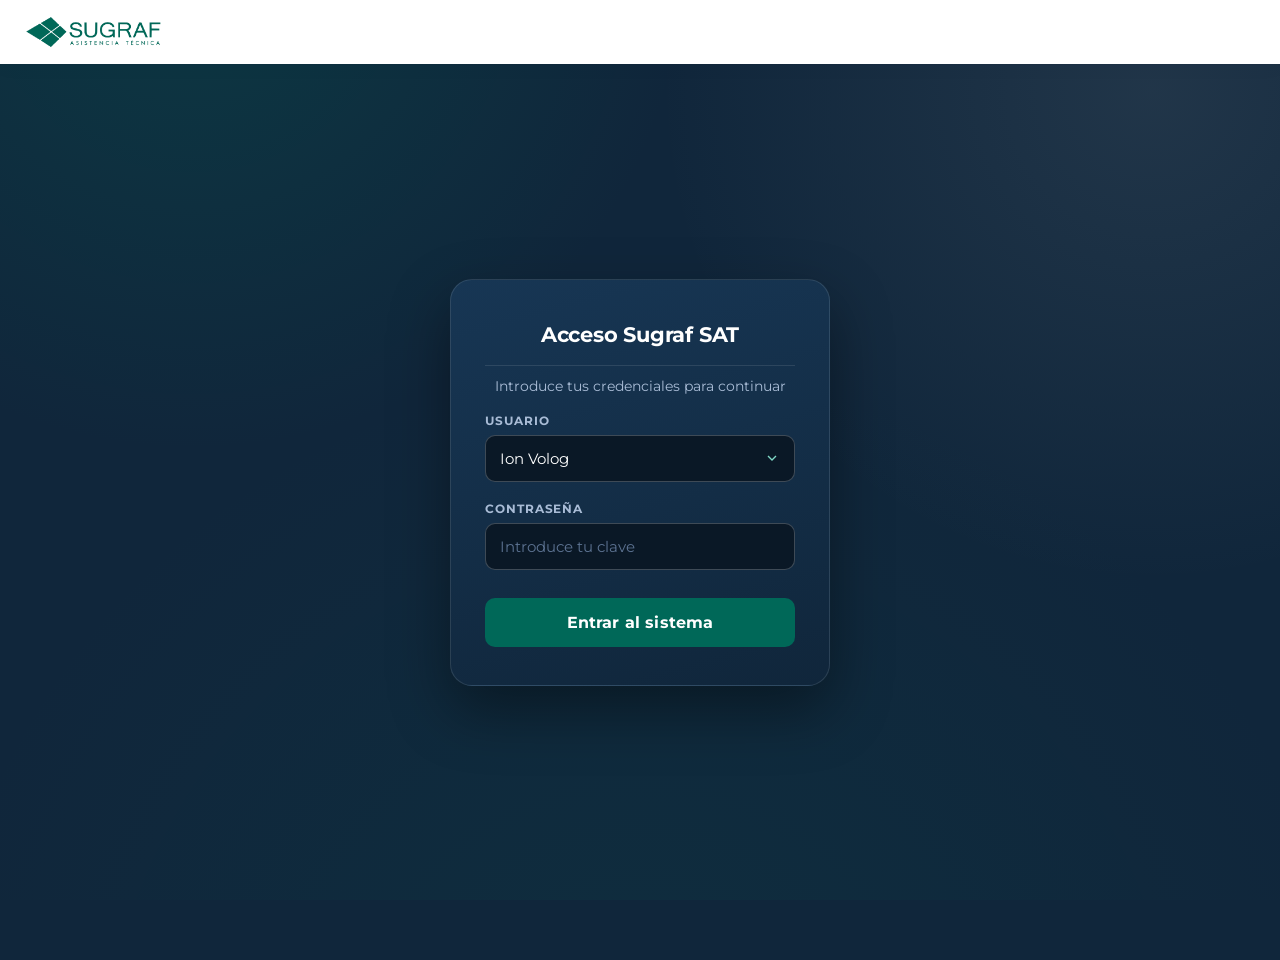
==== commit f3d6757f: "si" ====
--- a/index.html
+++ b/index.html
@@ -6,7 +6,9 @@
   <meta name="viewport" content="width=device-width, initial-scale=1.0, maximum-scale=1.0, user-scalable=no">
   <meta name="theme-color" content="#10263B">
   <link rel="manifest" href="/manifest.json">
-  <title>SUGRAF SAT</title>
+  <title>Sugraf SAT</title>
+  <meta name="apple-mobile-web-app-title" content="Sugraf SAT">
+  <meta name="application-name" content="Sugraf SAT">
 
   <link rel="preconnect" href="https://fonts.googleapis.com">
   <link href="https://fonts.googleapis.com/css2?family=Montserrat:wght@400;500;600;700;800&display=swap" rel="stylesheet">
@@ -182,7 +184,7 @@
   <div id="view-login" class="view active">
     <div class="login-wrap">
       <div class="form-box">
-        <h2>Acceso Sugraf SAT App</h2>
+        <h2>Acceso Sugraf SAT</h2>
         <p class="sub" style="margin-top:12px;">Introduce tus credenciales para continuar</p>
         <label>Usuario</label>
         <select id="login-user">
